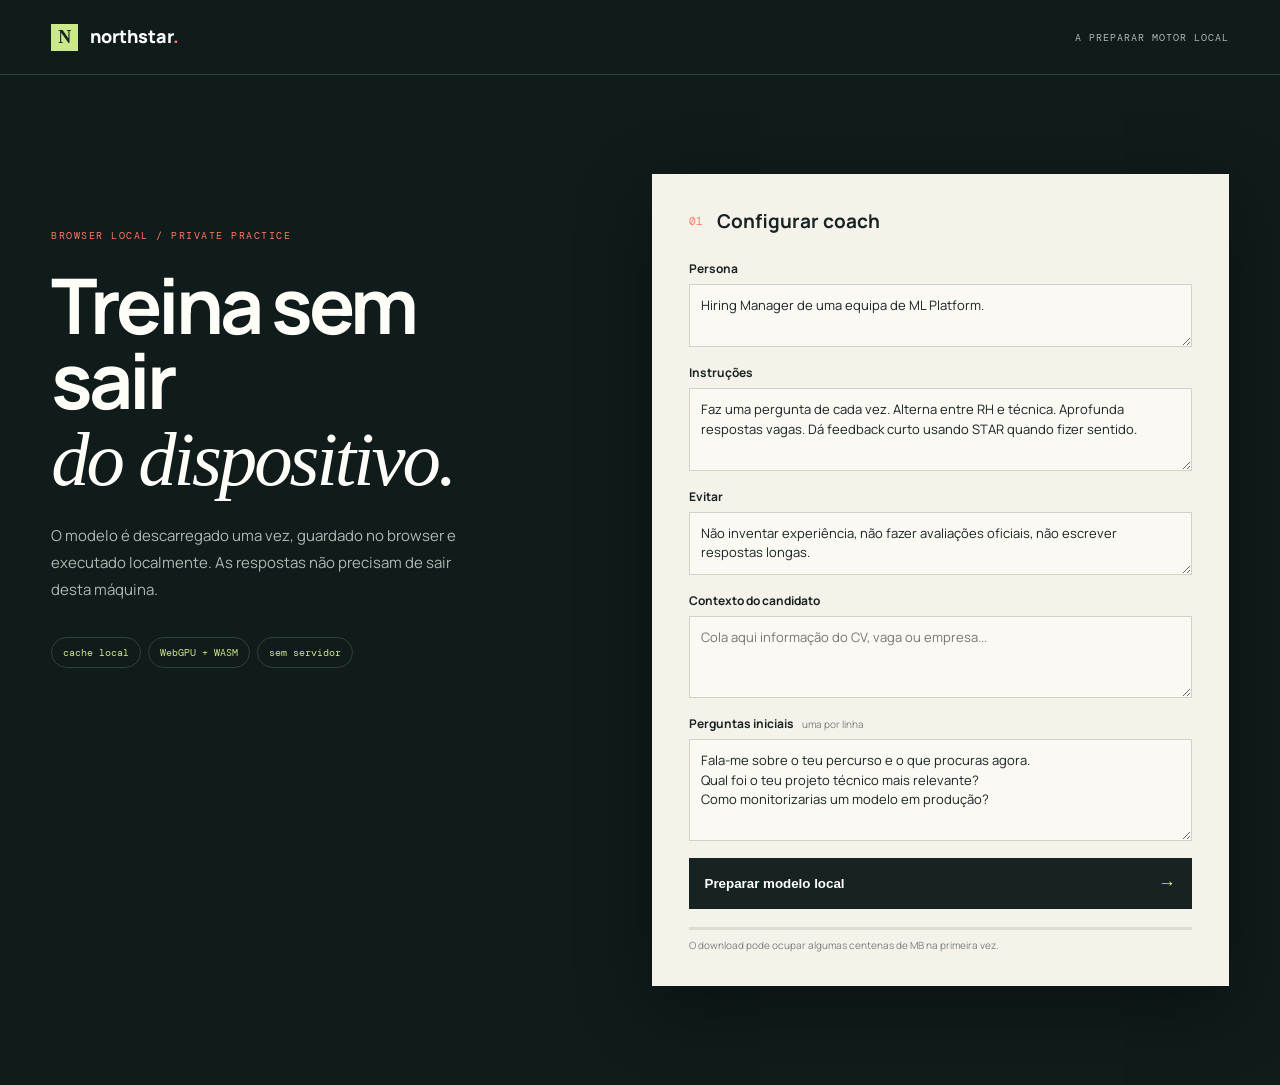
==== index.html @ 79b8e56b "Add files via upload" ====
<!doctype html>
<html lang="pt-PT">
<head>
  <meta charset="utf-8">
  <meta name="viewport" content="width=device-width, initial-scale=1">
  <meta name="theme-color" content="#101b1b">
  <link rel="manifest" href="manifest.webmanifest">
  <title>Northstar Local Coach</title>
  <link rel="stylesheet" href="styles.css">
</head>
<body>
  <header class="topbar"><a class="brand" href="."><span class="mark">N</span> northstar<span>.</span></a><div id="runtime" class="runtime">A preparar motor local</div></header>
  <main>
    <section id="setup" class="setup">
      <div class="hero"><p class="kicker">BROWSER LOCAL / PRIVATE PRACTICE</p><h1>Treina sem sair<br><i>do dispositivo.</i></h1><p>O modelo é descarregado uma vez, guardado no browser e executado localmente. As respostas não precisam de sair desta máquina.</p><div class="capabilities"><span>cache local</span><span>WebGPU + WASM</span><span>sem servidor</span></div></div>
      <form id="setup-form" class="panel">
        <div class="panel-title"><span>01</span><h2>Configurar coach</h2></div>
        <label>Persona<textarea id="persona" rows="2">Hiring Manager de uma equipa de ML Platform.</textarea></label>
        <label>Instruções<textarea id="instructions" rows="3">Faz uma pergunta de cada vez. Alterna entre RH e técnica. Aprofunda respostas vagas. Dá feedback curto usando STAR quando fizer sentido.</textarea></label>
        <label>Evitar<textarea id="avoid" rows="2">Não inventar experiência, não fazer avaliações oficiais, não escrever respostas longas.</textarea></label>
        <label>Contexto do candidato<textarea id="context" rows="3" placeholder="Cola aqui informação do CV, vaga ou empresa..."></textarea></label>
        <label>Perguntas iniciais <small>uma por linha</small><textarea id="questions" rows="4">Fala-me sobre o teu percurso e o que procuras agora.
Qual foi o teu projeto técnico mais relevante?
Como monitorizarias um modelo em produção?</textarea></label>
        <button class="primary" type="submit">Preparar modelo local <b>→</b></button>
        <div class="download-state"><div class="bar"><span id="progress"></span></div><p id="download-label">O download pode ocupar algumas centenas de MB na primeira vez.</p></div>
      </form>
    </section>
    <section id="coach" class="coach hidden">
      <aside class="rail"><div class="rail-label">SESSION</div><div id="steps"></div><button id="reset" class="ghost">+ Nova sessão</button></aside>
      <section class="main-column"><div class="coach-head"><div><p class="kicker">LOCAL INTERVIEW ROOM</p><h2>Conversa em prática</h2><p id="listen-status" class="listen-status">Microfone desligado</p></div><div class="head-actions"><button id="listen" class="listen-button" type="button" aria-pressed="false">🎙 Escuta ativa</button><button id="microphone" class="microphone-button" type="button" aria-pressed="false">🎤 Microfone</button><button id="speak" class="round" title="Ler pergunta" aria-label="Ler pergunta">🔊</button></div></div><div id="messages" class="messages"></div><div id="busy" class="busy hidden">a pensar <i></i><i></i><i></i></div><form id="answer-form" class="answer"><textarea id="answer" rows="3" placeholder="Responde como responderias na entrevista..."></textarea><div><span id="answer-mode-hint">Escuta ativa envia depois de uma pausa</span><button class="send" type="submit">Enviar <b>↑</b></button></div></form></section>
      <aside class="review"><div class="review-card score"><span class="label">QUALIDADE DA RESPOSTA</span><strong id="score">--</strong><span>/ 5</span><p id="rationale">O feedback aparece depois da primeira resposta.</p></div><div class="review-card"><span class="label">FEEDBACK</span><ul id="feedback"><li>Usa um exemplo concreto.</li><li>Explica o impacto.</li></ul></div><div class="review-card"><span class="label">FOLLOW-UP</span><p id="followup">A pergunta de aprofundamento aparece aqui.</p></div></aside>
    </section>
  </main>
  <script type="module" src="app.js"></script>
</body>
</html>
---- styles.css ----
@import url('https://fonts.googleapis.com/css2?family=DM+Mono:wght@400;500&family=Manrope:wght@400;600;700;800&display=swap');
:root{--bg:#101b1b;--panel:#f5f2ea;--ink:#172322;--muted:#aeb8b1;--line:#30403c;--mint:#cbe88a;--coral:#ff795e;--white:#fffdf8}*{box-sizing:border-box}body{margin:0;background:var(--bg);color:var(--white);font-family:Manrope,Segoe UI,sans-serif}.topbar{height:75px;border-bottom:1px solid var(--line);display:flex;align-items:center;justify-content:space-between;padding:0 4vw}.brand{color:white;text-decoration:none;font-weight:800;font-size:18px}.brand>span:last-child{color:var(--coral)}.mark{display:inline-grid;place-items:center;width:27px;height:27px;margin-right:8px;background:var(--mint);color:var(--ink);font-family:Georgia,serif}.runtime{color:var(--muted);font:10px 'DM Mono',monospace;text-transform:uppercase;letter-spacing:1px}.runtime.ready{color:var(--mint)}.runtime.error{color:var(--coral)}main{max-width:1400px;margin:auto;padding:0 4vw}.setup{display:grid;grid-template-columns:.9fr 1.1fr;gap:10vw;align-items:start;padding:11vh 0}.hero{padding-top:5vh}.kicker,.label,.rail-label{color:var(--coral);font:10px 'DM Mono',monospace;letter-spacing:1.5px}.hero h1{font-size:clamp(48px,6vw,86px);line-height:.98;letter-spacing:-4px;margin:25px 0}.hero h1 i{font-family:Georgia,serif;font-weight:400;letter-spacing:-3px}.hero>p:not(.kicker){max-width:420px;color:var(--muted);font-size:15px;line-height:1.8}.capabilities{display:flex;gap:7px;flex-wrap:wrap;margin-top:34px}.capabilities span{border:1px solid var(--line);border-radius:99px;padding:8px 11px;color:var(--mint);font:10px 'DM Mono',monospace}.panel{background:var(--panel);color:var(--ink);padding:34px 37px;box-shadow:0 20px 70px #0005}.panel-title{display:flex;gap:14px;align-items:center;margin-bottom:26px}.panel-title span{color:var(--coral);font:11px 'DM Mono',monospace}.panel-title h2{font-size:19px;margin:0}label{display:block;font-size:12px;font-weight:700;margin-bottom:17px}small{color:#79827f;font-weight:400;margin-left:6px}textarea{display:block;width:100%;margin-top:7px;padding:11px;border:1px solid #d3d0c6;background:#fbf9f3;color:var(--ink);font:13px/1.5 Manrope,sans-serif;resize:vertical;outline:none}textarea:focus{border-color:var(--coral)}.primary{display:flex;align-items:center;justify-content:space-between;border:0;background:var(--ink);color:white;width:100%;padding:15px 16px;font-weight:700;cursor:pointer}.primary:hover{background:var(--coral)}.primary b{color:var(--mint);font-size:18px}.download-state{margin-top:18px}.download-state p{font-size:10px;color:#7a817e;margin:8px 0 0}.bar{height:3px;background:#dedbd1}.bar span{display:block;width:0;height:100%;background:var(--coral);transition:width .3s}.hidden{display:none!important}.coach{display:grid;grid-template-columns:180px minmax(380px,1fr) 250px;gap:28px;min-height:calc(100vh - 75px);padding:42px 0}.rail{border-right:1px solid var(--line);display:flex;flex-direction:column;padding-right:18px}.rail-label{color:var(--muted);margin-bottom:20px}.step{padding:11px 8px;color:var(--muted);font-size:11px;line-height:1.4;border-left:2px solid transparent}.step.active{color:white;border-color:var(--coral);background:#1a2927}.step small{display:block;color:var(--coral);margin:0 0 4px;font:10px 'DM Mono',monospace}.ghost{margin-top:auto;background:none;color:var(--muted);border:0;text-align:left;padding:0;font-size:11px}.main-column{display:flex;flex-direction:column;min-width:0}.coach-head{display:flex;justify-content:space-between;align-items:start;border-bottom:1px solid var(--line);padding-bottom:20px}.coach-head h2{margin:8px 0 0;font-size:25px;letter-spacing:-1px}.round{border:1px solid var(--line);background:none;border-radius:50%;width:36px;height:36px;cursor:pointer}.messages{flex:1;padding:32px 0;overflow:auto}.message{max-width:82%;margin-bottom:28px}.message.user{margin-left:auto;text-align:right}.meta{font:10px 'DM Mono',monospace;color:var(--coral);margin-bottom:7px}.message.user .meta{color:var(--muted)}.text{font-size:17px;line-height:1.65}.message.user .text{display:inline-block;text-align:left;background:#1c3433;padding:13px 15px;font-size:14px}.answer{border-top:1px solid var(--line);padding-top:16px}.answer textarea{background:#172524;border-color:var(--line);color:white}.answer>div{display:flex;justify-content:space-between;align-items:center;margin-top:9px}.answer span{color:var(--muted);font:10px 'DM Mono',monospace}.send{border:0;background:var(--coral);color:#fff;padding:11px 16px;font-weight:700}.send b{font-size:16px;margin-left:10px}.busy{font:10px 'DM Mono',monospace;color:var(--muted);padding-bottom:15px}.busy i{display:inline-block;width:4px;height:4px;border-radius:50%;background:var(--coral);margin-left:4px;animation:blink 1s infinite}.busy i:nth-child(2){animation-delay:.2s}.busy i:nth-child(3){animation-delay:.4s}@keyframes blink{50%{opacity:.2}}.review{display:flex;flex-direction:column;gap:11px}.review-card{background:var(--panel);color:var(--ink);padding:19px}.label{color:#68726d;font-size:9px}.score strong{font-size:54px;letter-spacing:-4px;margin:16px 5px 5px 0;display:inline-block}.score>span:nth-child(3){color:#68726d;font:11px 'DM Mono',monospace}.review-card p,.review-card li{color:#68726d;font-size:12px;line-height:1.6}.review-card ul{padding-left:17px;margin-bottom:0}.review-card p{margin-bottom:0}.review-card+.review-card{margin-top:0}@media(max-width:900px){.setup{grid-template-columns:1fr;gap:35px;padding:7vh 0}.hero{padding:0}.coach{grid-template-columns:150px 1fr}.review{grid-column:2;display:grid;grid-template-columns:1fr 1fr 1fr}.review-card:first-child{grid-column:span 1}}@media(max-width:650px){.topbar{padding:0 18px}.runtime{max-width:170px;overflow:hidden;text-overflow:ellipsis;white-space:nowrap}main{padding:0 18px}.hero h1{font-size:53px}.panel{padding:24px 19px}.coach{display:flex;flex-direction:column;padding-top:25px}.rail{order:2;border:0;border-top:1px solid var(--line);padding:18px 0 0}.rail-label{display:none}#steps{display:flex;overflow:auto}.step{min-width:145px}.ghost{display:none}.review{order:3;display:grid;grid-template-columns:1fr 1fr}.review-card:last-child{grid-column:span 2}.main-column{min-height:58vh}.message{max-width:94%}}
.head-actions{display:flex;align-items:center;gap:8px}.listen-status{color:var(--muted);font:10px 'DM Mono',monospace;margin:7px 0 0}.listen-button,.microphone-button{border:1px solid var(--line);background:none;color:var(--muted);padding:9px 11px;font:10px 'DM Mono',monospace;cursor:pointer}.listen-button.active,.microphone-button.active{background:var(--coral);border-color:var(--coral);color:white}.listen-button:disabled,.microphone-button:disabled{opacity:.5;cursor:not-allowed}
.head-actions{flex-wrap:wrap;justify-content:flex-end}
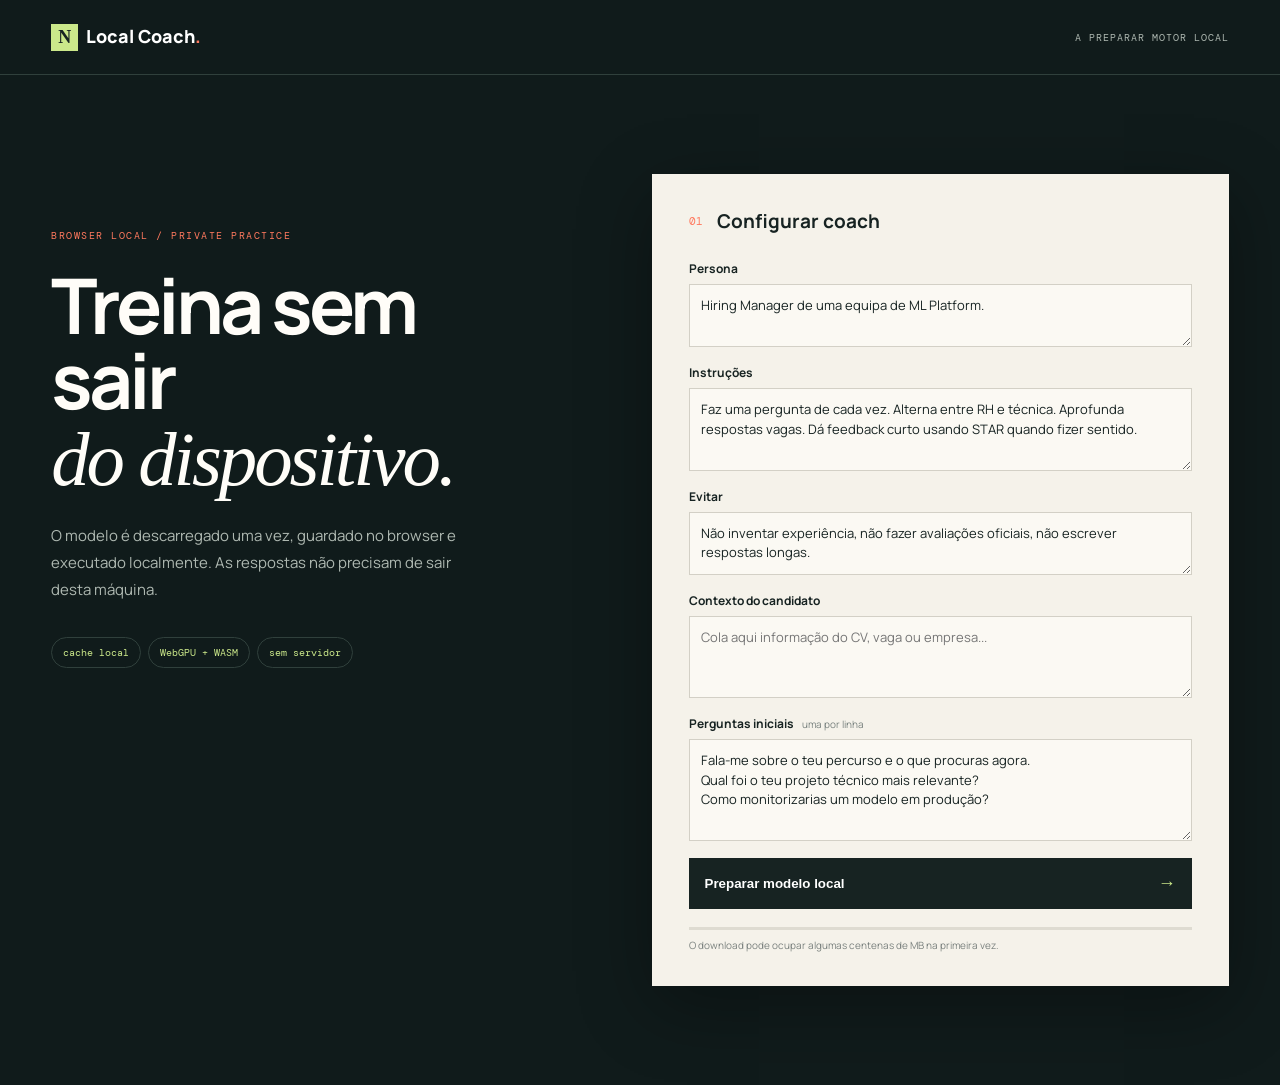
==== commit 6f0fde76: "Update index.html" ====
--- a/index.html
+++ b/index.html
@@ -5,11 +5,11 @@
   <meta name="viewport" content="width=device-width, initial-scale=1">
   <meta name="theme-color" content="#101b1b">
   <link rel="manifest" href="manifest.webmanifest">
-  <title>Northstar Local Coach</title>
+  <title>Local Coach</title>
   <link rel="stylesheet" href="styles.css">
 </head>
 <body>
-  <header class="topbar"><a class="brand" href="."><span class="mark">N</span> northstar<span>.</span></a><div id="runtime" class="runtime">A preparar motor local</div></header>
+  <header class="topbar"><a class="brand" href="."><span class="mark">N</span>Local Coach<span>.</span></a><div id="runtime" class="runtime">A preparar motor local</div></header>
   <main>
     <section id="setup" class="setup">
       <div class="hero"><p class="kicker">BROWSER LOCAL / PRIVATE PRACTICE</p><h1>Treina sem sair<br><i>do dispositivo.</i></h1><p>O modelo é descarregado uma vez, guardado no browser e executado localmente. As respostas não precisam de sair desta máquina.</p><div class="capabilities"><span>cache local</span><span>WebGPU + WASM</span><span>sem servidor</span></div></div>
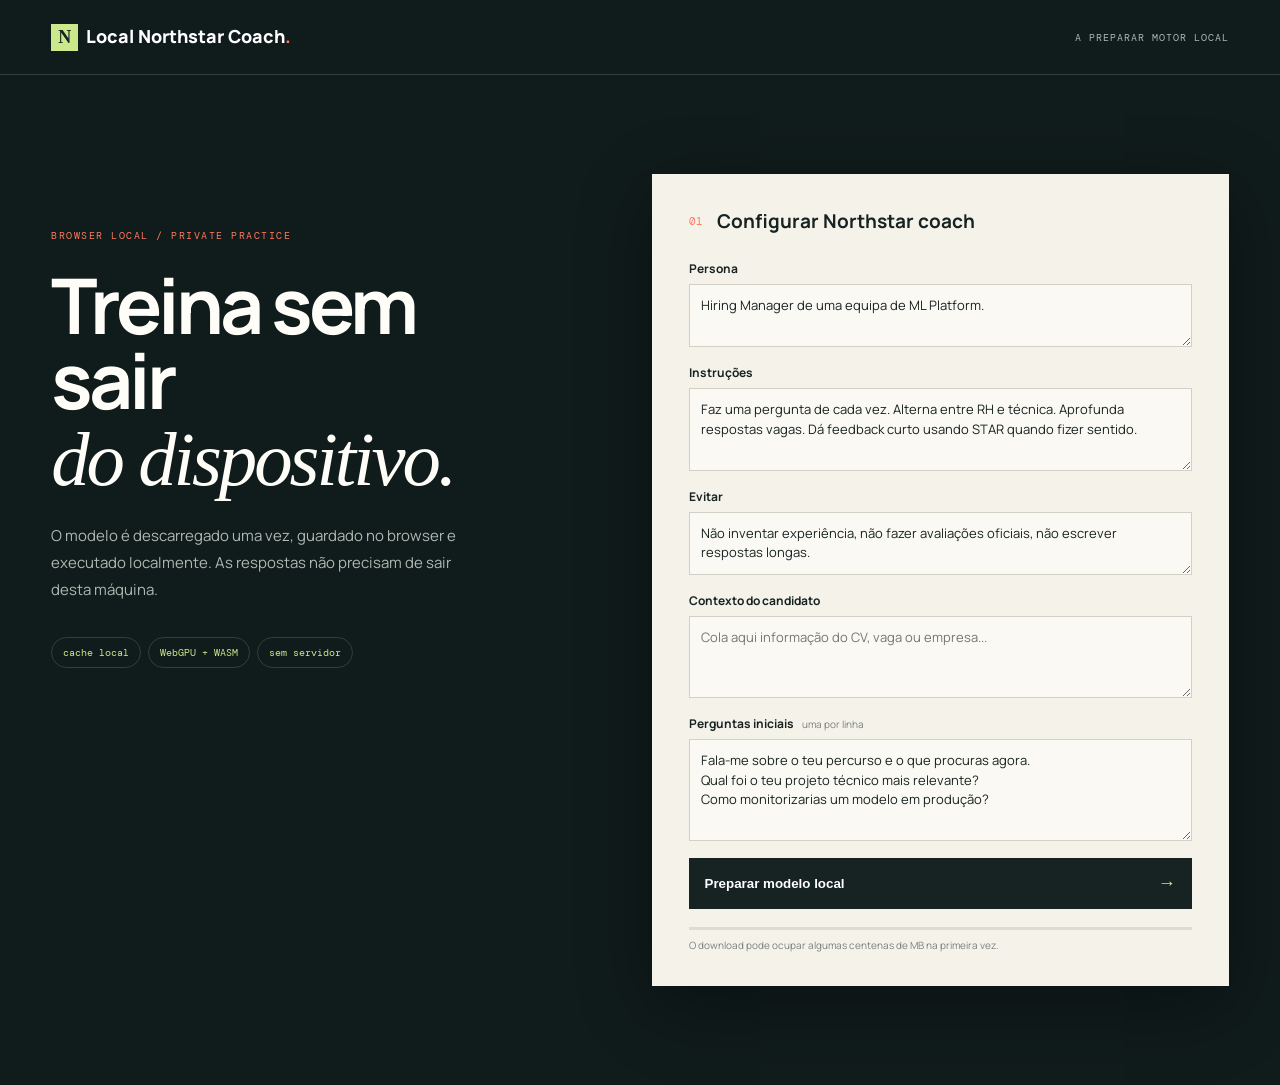
==== commit bac35ebb: "Update index.html" ====
--- a/index.html
+++ b/index.html
@@ -9,12 +9,12 @@
   <link rel="stylesheet" href="styles.css">
 </head>
 <body>
-  <header class="topbar"><a class="brand" href="."><span class="mark">N</span>Local Coach<span>.</span></a><div id="runtime" class="runtime">A preparar motor local</div></header>
+  <header class="topbar"><a class="brand" href="."><span class="mark">N</span>Local Northstar Coach<span>.</span></a><div id="runtime" class="runtime">A preparar motor local</div></header>
   <main>
     <section id="setup" class="setup">
       <div class="hero"><p class="kicker">BROWSER LOCAL / PRIVATE PRACTICE</p><h1>Treina sem sair<br><i>do dispositivo.</i></h1><p>O modelo é descarregado uma vez, guardado no browser e executado localmente. As respostas não precisam de sair desta máquina.</p><div class="capabilities"><span>cache local</span><span>WebGPU + WASM</span><span>sem servidor</span></div></div>
       <form id="setup-form" class="panel">
-        <div class="panel-title"><span>01</span><h2>Configurar coach</h2></div>
+        <div class="panel-title"><span>01</span><h2>Configurar Northstar coach</h2></div>
         <label>Persona<textarea id="persona" rows="2">Hiring Manager de uma equipa de ML Platform.</textarea></label>
         <label>Instruções<textarea id="instructions" rows="3">Faz uma pergunta de cada vez. Alterna entre RH e técnica. Aprofunda respostas vagas. Dá feedback curto usando STAR quando fizer sentido.</textarea></label>
         <label>Evitar<textarea id="avoid" rows="2">Não inventar experiência, não fazer avaliações oficiais, não escrever respostas longas.</textarea></label>
